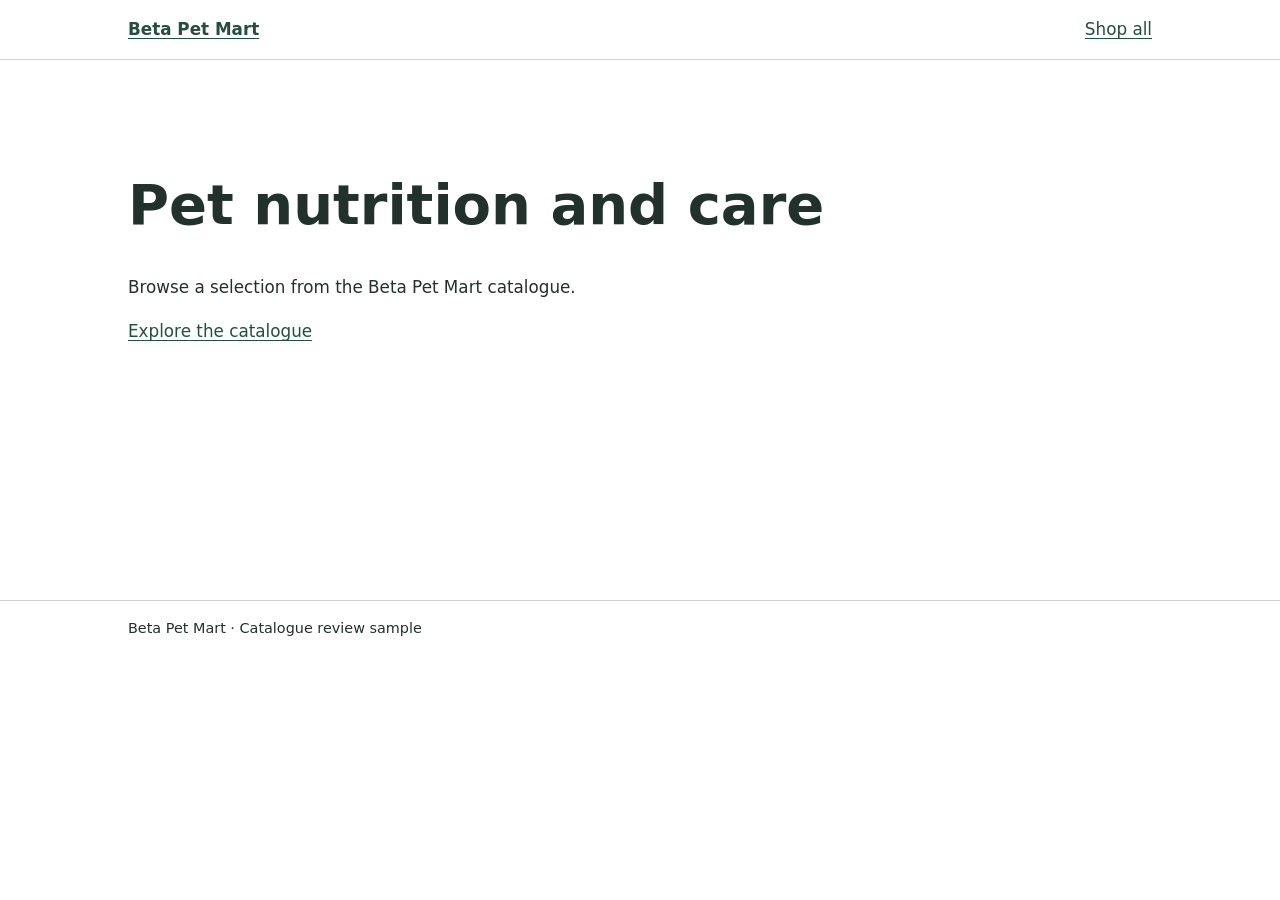
==== index.html @ 9204fa53 "Publish catalogue foundation for review" ====
<!DOCTYPE html>

<html lang="en-US">
<head>
<meta charset="utf-8"/>
<meta content="width=device-width,initial-scale=1" name="viewport"/>
<title>Beta Pet Mart</title>






















<noscript></noscript>
<meta content="noindex,nofollow" name="robots"/><link href="style.css" rel="stylesheet"/></head>
<body class="home blog wp-theme-beta-pet theme-beta-pet woocommerce-no-js">
<a class="skip" href="#main">Skip to content</a>
<header><div class="wrap">
<a class="site-name" href="index.html">Beta Pet Mart</a>
<nav aria-label="Main navigation"><a href="shop/index.html">Shop all</a></nav>
</div></header>
<main class="wrap" id="main">
<h1>Pet nutrition and care</h1>
<p>Browse a selection from the Beta Pet Mart catalogue.</p>
<a href="shop/index.html">Explore the catalogue</a>
</main>
<footer><div class="wrap">Beta Pet Mart · Catalogue review sample</div></footer>







</body></html>
---- style.css ----
/*
Theme Name: Beta Pet Mart
Description: Catalogue review foundation for Beta Pet Mart.
Version: 0.1.0
*/
* { box-sizing: border-box; }
body { margin: 0; color: #22312c; background: #fff; font: 1.05rem/1.6 system-ui, sans-serif; }
.wrap { width: min(92%, 64rem); margin-inline: auto; }
header { border-bottom: 1px solid #cdd4d0; }
header .wrap { display: flex; align-items: center; justify-content: space-between; gap: 1rem; flex-wrap: wrap; padding-block: 1rem; }
a { color: #264d40; text-underline-offset: .2em; }
.site-name { font-weight: 700; }
main { padding-block: clamp(2rem, 6vw, 5rem); min-height: 60vh; }
h1 { font-size: clamp(2rem, 5vw, 3.5rem); line-height: 1.12; max-width: 24ch; }
h2 { line-height: 1.25; }
.grid { display: grid; grid-template-columns: repeat(auto-fit,minmax(min(100%,16rem),1fr)); gap: 1rem; padding: 0; list-style: none; }
.grid li { padding: 1.4rem; border: 1px solid #cdd4d0; }
.grid li a { display: block; font-size: 1.2rem; font-weight: 600; }
footer { padding-block: 1rem; border-top: 1px solid #cdd4d0; font-size: .9rem; }
.skip { position: absolute; left: -100vw; }
.skip:focus { left: 1rem; background: white; }
img { max-width: 100%; height: auto; }
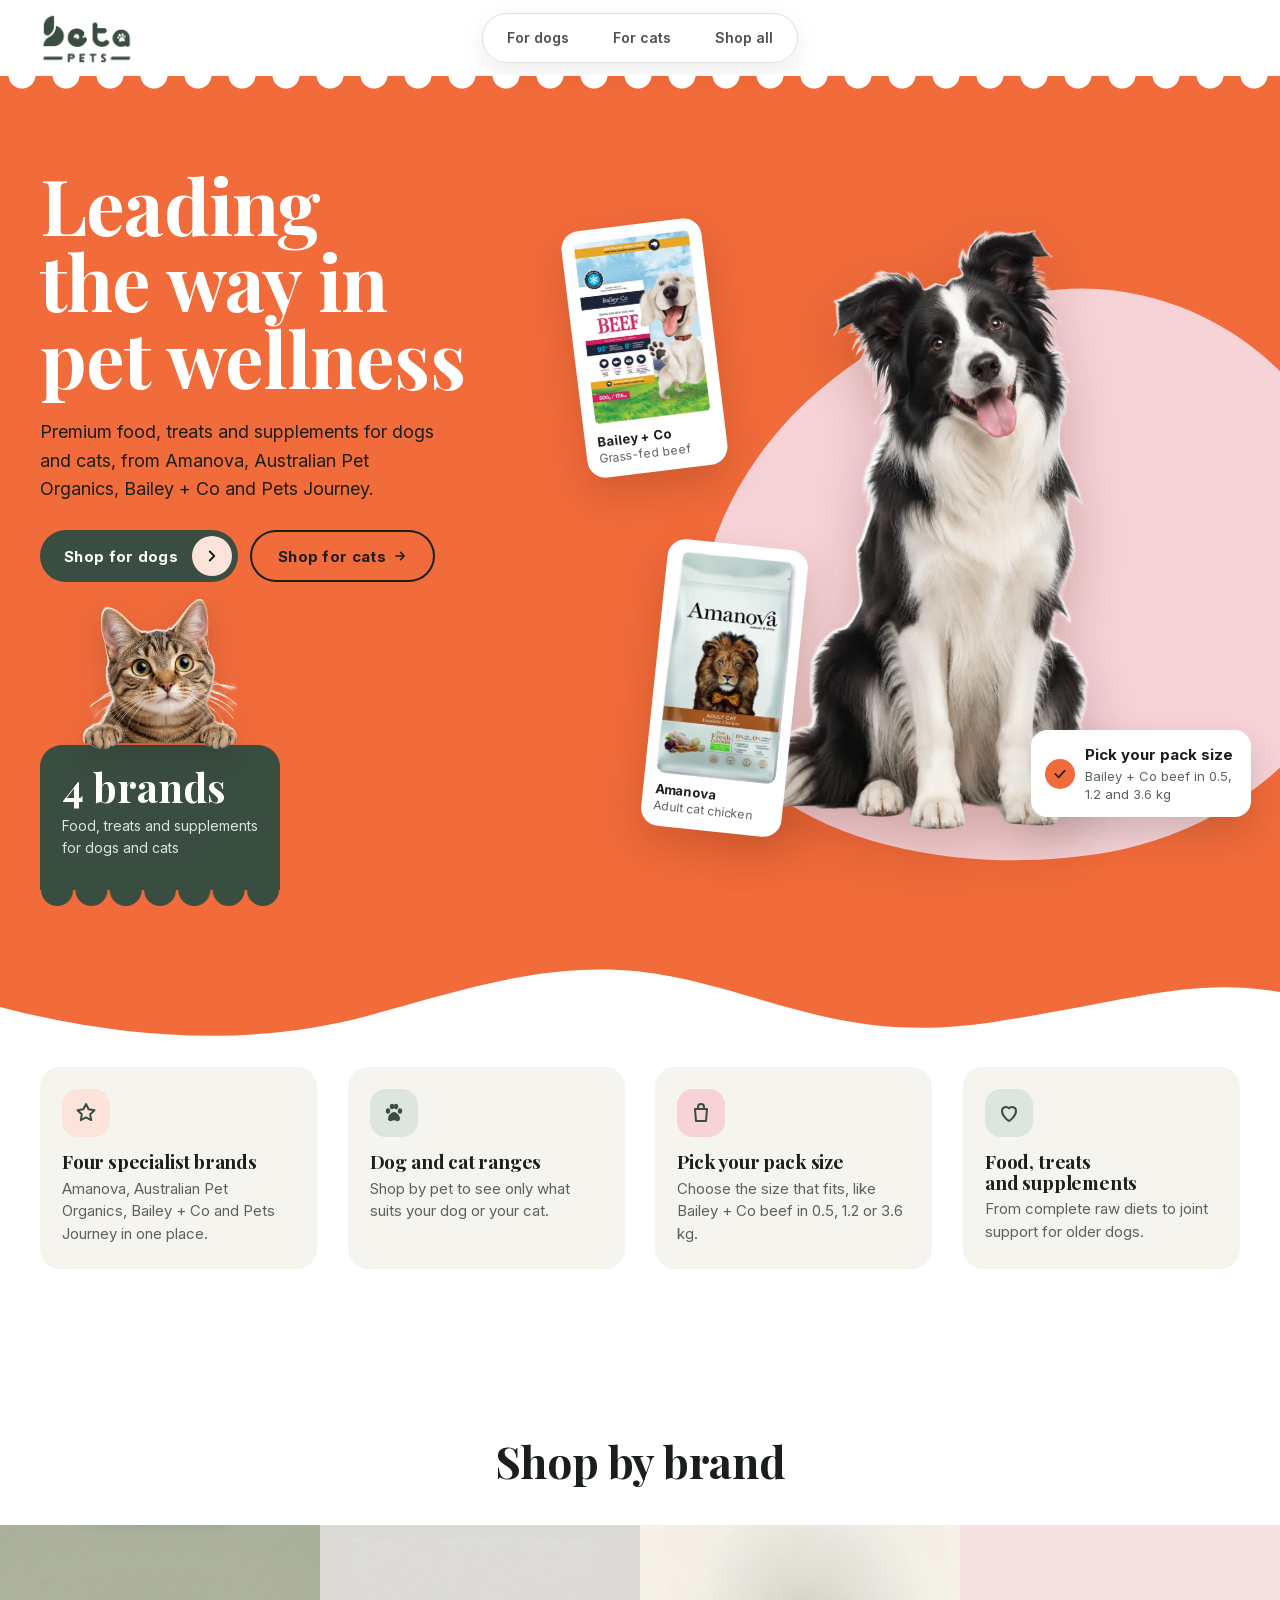
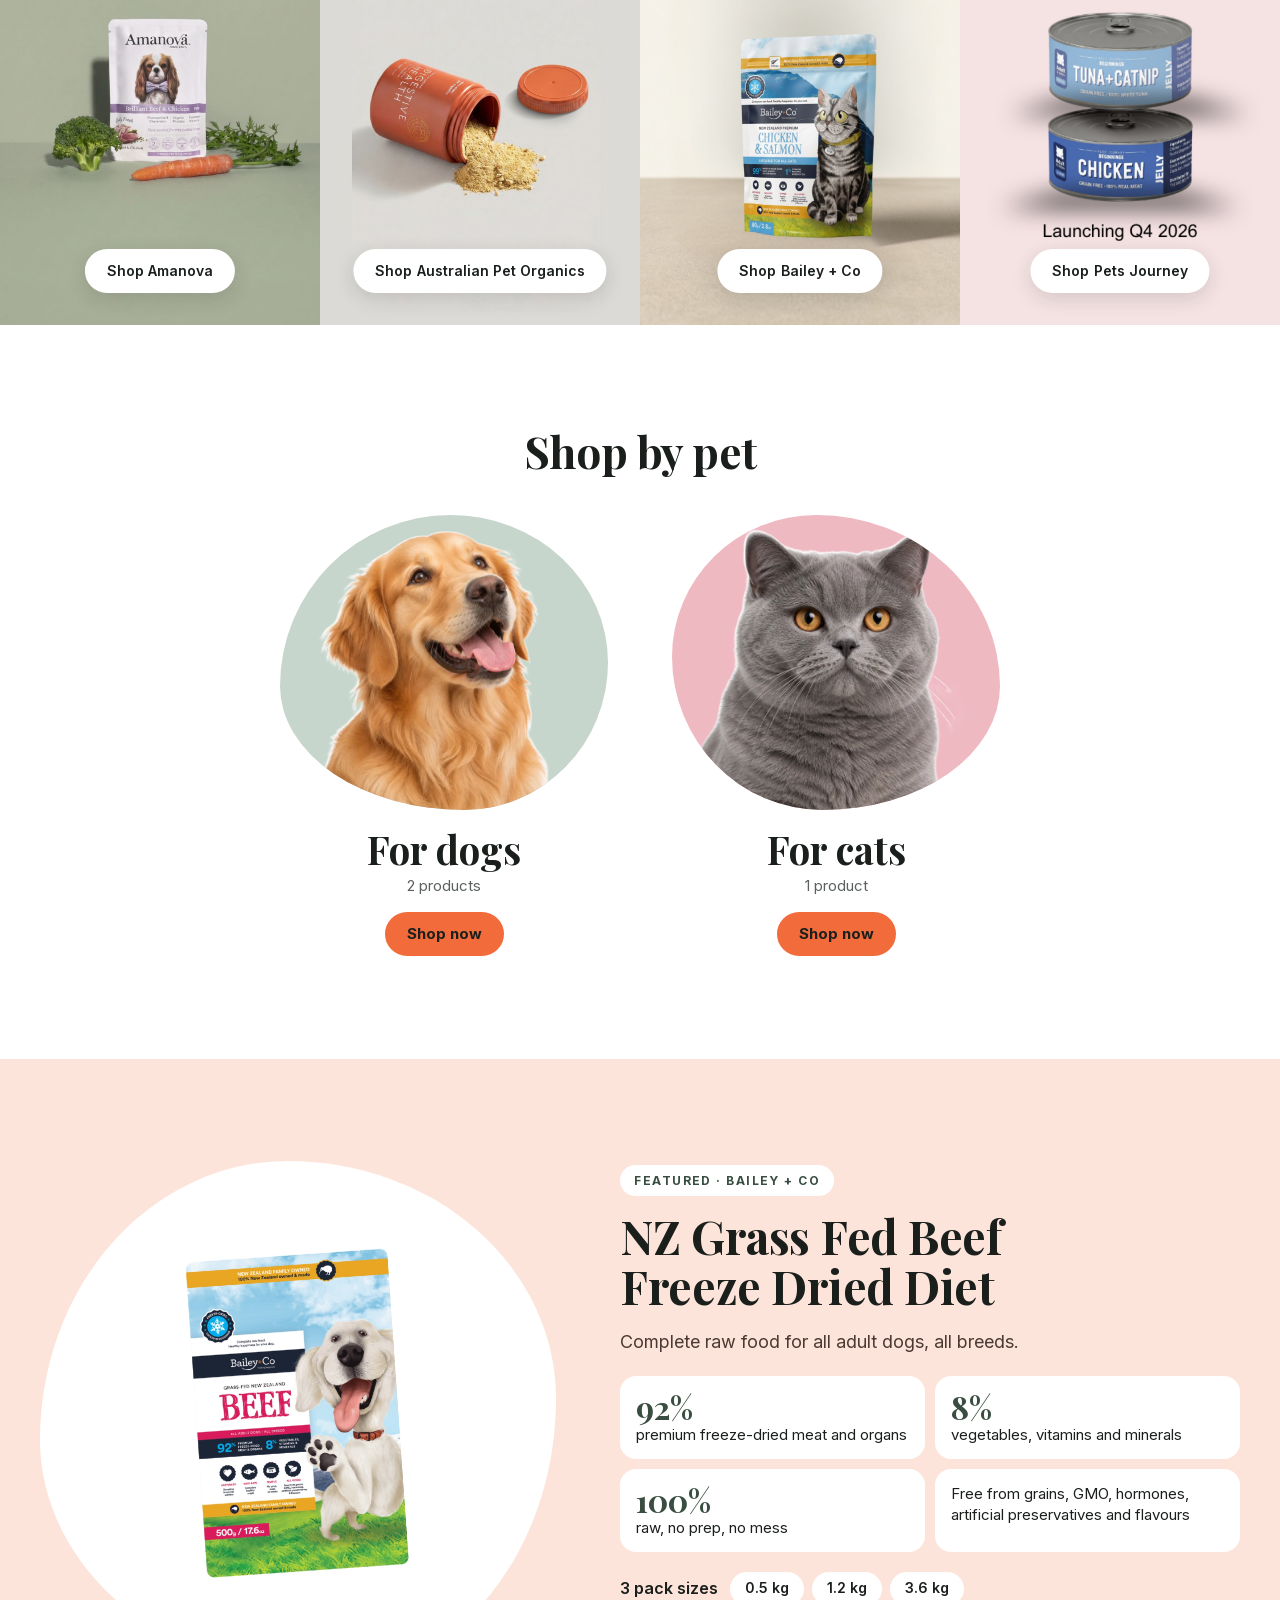
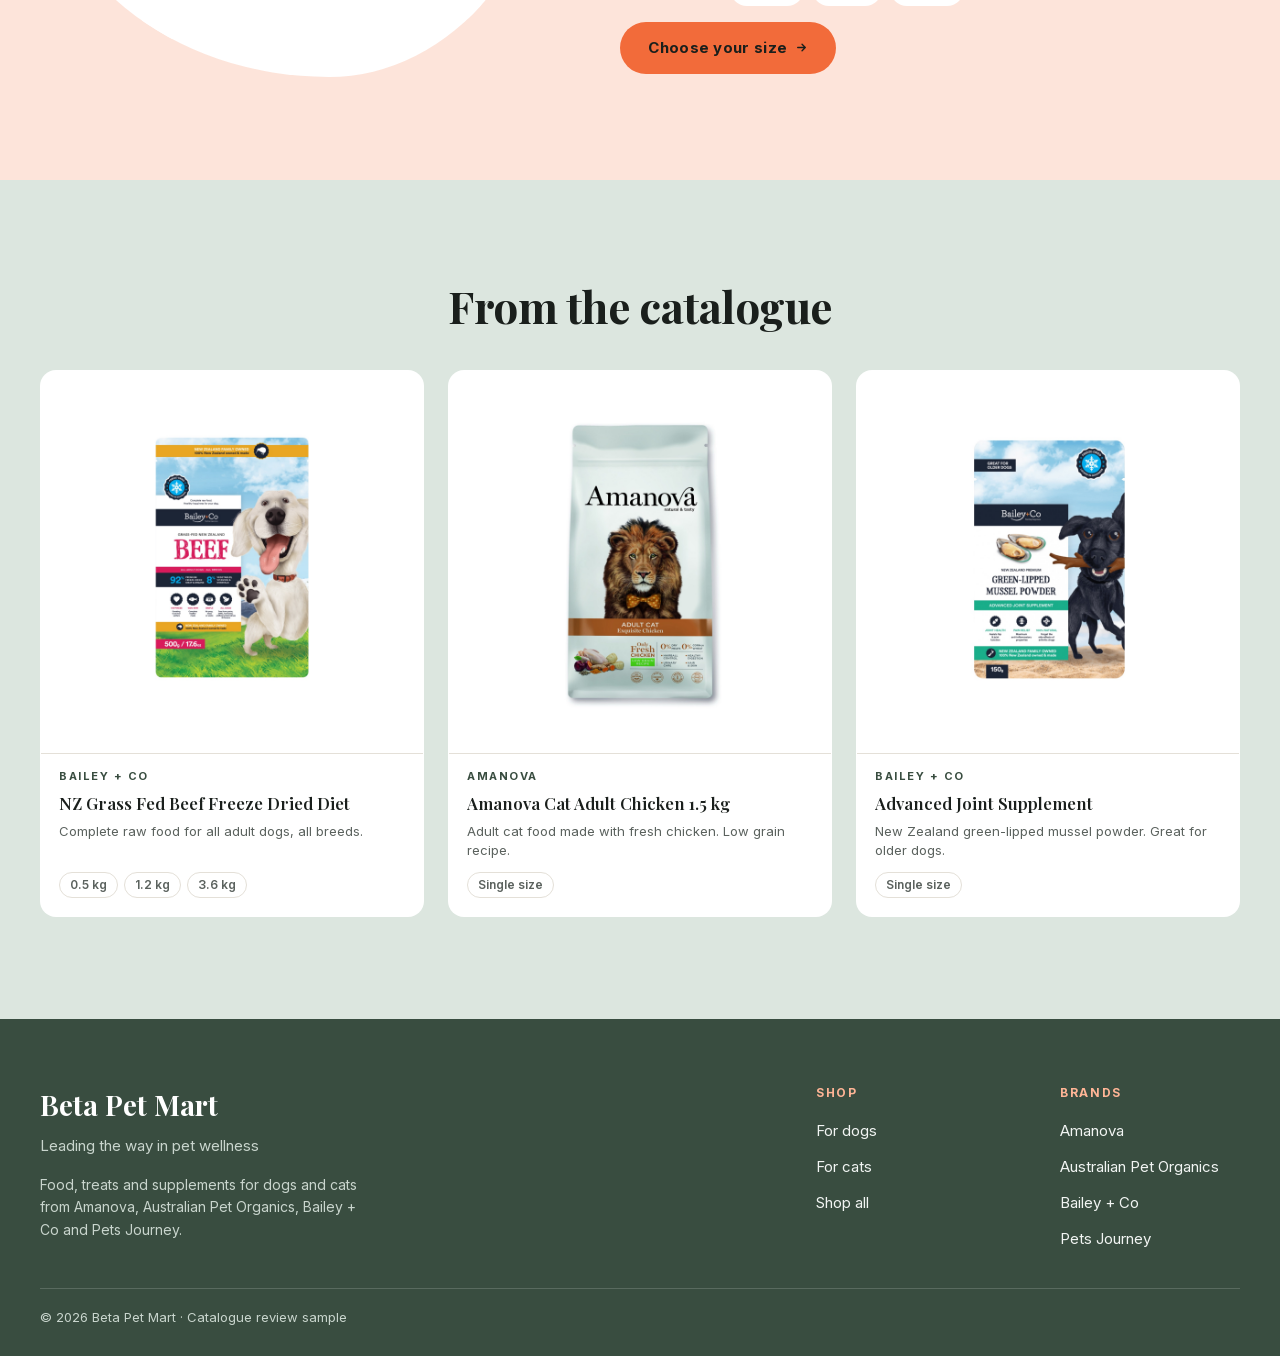
==== commit 3d808482: "Update storefront review: colourful redesign, real pet photos, richer product info Co-Authored-By: C" ====
--- a/index.html
+++ b/index.html
@@ -26,21 +26,108 @@
 
 
 
+<noscript></noscript>
 
-<noscript></noscript>
-<meta content="noindex,nofollow" name="robots"/><link href="style.css" rel="stylesheet"/></head>
-<body class="home blog wp-theme-beta-pet theme-beta-pet woocommerce-no-js">
+
+
+
+
+
+
+
+
+<meta content="noindex,nofollow" name="robots"/><link href="style.css?v=bfdc571e95" rel="stylesheet"/></head>
+<body class="home wp-singular page-template-default page page-id-16 wp-theme-beta-pet theme-beta-pet woocommerce-no-js">
 <a class="skip" href="#main">Skip to content</a>
-<header><div class="wrap">
-<a class="site-name" href="index.html">Beta Pet Mart</a>
-<nav aria-label="Main navigation"><a href="shop/index.html">Shop all</a></nav>
-</div></header>
-<main class="wrap" id="main">
-<h1>Pet nutrition and care</h1>
-<p>Browse a selection from the Beta Pet Mart catalogue.</p>
-<a href="shop/index.html">Explore the catalogue</a>
-</main>
-<footer><div class="wrap">Beta Pet Mart · Catalogue review sample</div></footer>
+<header class="site-header">
+<div class="wrap header-inner">
+<a class="brand-mark" href="index.html" rel="home">
+<img alt="Beta Pet Mart" height="110" src="assets/store/logo.png" width="197"/>
+</a>
+<nav aria-label="Main navigation" class="main-nav">
+<ul class="nav-list"><li><a href="product-category/dog/index.html">For dogs</a></li><li><a href="product-category/cat/index.html">For cats</a></li><li><a href="shop/index.html">Shop all</a></li></ul></nav>
+</div>
+</header>
+<main id="main">
+<div class="page-blocks">
+<section class="wp-block-group bp-hero is-layout-flow wp-block-group-is-layout-flow">
+<div class="wp-block-group bp-hero__text is-layout-flow wp-block-group-is-layout-flow">
+<h1 class="wp-block-heading">Leading the way in pet wellness</h1>
+<p class="bp-lead wp-block-paragraph">Premium food, treats and supplements for dogs and cats, from Amanova, Australian Pet Organics, Bailey + Co and Pets Journey.</p>
+<div class="wp-block-buttons is-layout-flex wp-block-buttons-is-layout-flex">
+<div class="wp-block-button is-style-hero"><a class="wp-block-button__link wp-element-button" href="product-category/dog/index.html">Shop for dogs</a></div>
+<div class="wp-block-button is-style-outline is-style-outline--1"><a class="wp-block-button__link wp-element-button" href="product-category/cat/index.html">Shop for cats</a></div>
+</div>
+<div class="wp-block-group bp-hero__card is-layout-flow wp-block-group-is-layout-flow">
+<figure class="wp-block-image size-full bp-hero__peek"><img alt="" decoding="async" src="assets/store/pet-peek-cat.webp"/></figure>
+<p class="bp-hero__stat wp-block-paragraph">4 brands</p>
+<p class="bp-hero__statnote wp-block-paragraph">Food, treats and supplements for dogs and cats</p>
+</div>
+</div>
+<div class="wp-block-group bp-hero__visual is-layout-flow wp-block-group-is-layout-flow">
+<figure class="wp-block-image size-full bp-hero__media"><img alt="A happy border collie sitting and smiling" decoding="async" src="assets/store/pet-hero-dog.webp"/></figure>
+<figure class="wp-block-image size-full bp-hero__pack bp-hero__pack--beef"><a href="product/nz-grass-fed-beef-freeze-dried-diet/index.html"><img alt="Bailey + Co grass-fed beef freeze-dried dog food pack" decoding="async" src="assets/store/hero-pack-beef.webp"/></a><figcaption class="wp-element-caption"><strong>Bailey + Co</strong> Grass-fed beef</figcaption></figure>
+<figure class="wp-block-image size-full bp-hero__pack bp-hero__pack--cat"><a href="product/amanova-cat-adult-chicken-1-5-kg/index.html"><img alt="Amanova adult cat chicken food pack" decoding="async" src="assets/store/hero-pack-amanova.webp"/></a><figcaption class="wp-element-caption"><strong>Amanova</strong> Adult cat chicken</figcaption></figure>
+<p class="bp-hero__badge wp-block-paragraph"><strong>Pick your pack size</strong> Bailey + Co beef in 0.5, 1.2 and 3.6 kg</p>
+</div>
+</section>
+<section class="wp-block-group bp-facts is-layout-flow wp-block-group-is-layout-flow">
+<div class="wp-block-group bp-fact bp-fact--brands is-layout-flow wp-block-group-is-layout-flow">
+<h3 class="wp-block-heading">Four specialist brands</h3>
+<p class="wp-block-paragraph">Amanova, Australian Pet Organics, Bailey + Co and Pets Journey in one place.</p>
+</div>
+<div class="wp-block-group bp-fact bp-fact--pets is-layout-flow wp-block-group-is-layout-flow">
+<h3 class="wp-block-heading">Dog and cat ranges</h3>
+<p class="wp-block-paragraph">Shop by pet to see only what suits your dog or your cat.</p>
+</div>
+<div class="wp-block-group bp-fact bp-fact--sizes is-layout-flow wp-block-group-is-layout-flow">
+<h3 class="wp-block-heading">Pick your pack size</h3>
+<p class="wp-block-paragraph">Choose the size that fits, like Bailey + Co beef in 0.5, 1.2 or 3.6 kg.</p>
+</div>
+<div class="wp-block-group bp-fact bp-fact--range is-layout-flow wp-block-group-is-layout-flow">
+<h3 class="wp-block-heading">Food, treats and supplements</h3>
+<p class="wp-block-paragraph">From complete raw diets to joint support for older dogs.</p>
+</div>
+</section>
+<section class="wp-block-group bp-brands is-layout-flow wp-block-group-is-layout-flow">
+<h2 class="wp-block-heading bp-section-title">Shop by brand</h2>
+<ul class="brand-wall"><li><a class="brand-panel" href="brand/amanova/index.html"><img alt="" decoding="async" loading="lazy" src="assets/store/brand-amanova.jpg"/><span class="brand-cta"><span class="cta-verb">Shop </span>Amanova</span></a></li><li><a class="brand-panel" href="brand/australian-pet-organics/index.html"><img alt="" decoding="async" loading="lazy" src="assets/store/brand-apo.jpg"/><span class="brand-cta"><span class="cta-verb">Shop </span>Australian Pet Organics</span></a></li><li><a class="brand-panel" href="brand/bailey-co/index.html"><img alt="" decoding="async" loading="lazy" src="assets/store/brand-bailey.jpg"/><span class="brand-cta"><span class="cta-verb">Shop </span>Bailey + Co</span></a></li><li><a class="brand-panel" href="brand/pets-journey/index.html"><img alt="" decoding="async" loading="lazy" src="assets/store/brand-petsjourney.jpg"/><span class="brand-cta"><span class="cta-verb">Shop </span>Pets Journey</span></a></li></ul>
+</section>
+<section class="wp-block-group bp-section is-layout-flow wp-block-group-is-layout-flow">
+<h2 class="wp-block-heading bp-section-title">Shop by pet</h2>
+<ul class="pet-split"><li><a class="pet-tile pet-dog" href="product-category/dog/index.html"><span class="pet-blob"><img alt="" decoding="async" loading="lazy" src="assets/store/pet-dog.webp"/></span><span class="pet-title">For dogs</span><span class="pet-note">2 products</span><span class="pet-cta">Shop now</span></a></li><li><a class="pet-tile pet-cat" href="product-category/cat/index.html"><span class="pet-blob"><img alt="" decoding="async" loading="lazy" src="assets/store/pet-cat.webp"/></span><span class="pet-title">For cats</span><span class="pet-note">1 product</span><span class="pet-cta">Shop now</span></a></li></ul>
+</section>
+<section class="wp-block-group bp-section bp-spotlight is-layout-flow wp-block-group-is-layout-flow"> <div class="spotlight">
+<a aria-hidden="true" class="spotlight-media" href="product/nz-grass-fed-beef-freeze-dried-diet/index.html" tabindex="-1"><img alt="NZ Grass Fed Beef Freeze Dried Diet" decoding="async" loading="lazy" src="assets/store/product-beef.jpg"/></a>
+<div class="spotlight-copy">
+<p class="spotlight-label">Featured · Bailey + Co</p>
+<h2 class="spotlight-title"><a href="product/nz-grass-fed-beef-freeze-dried-diet/index.html">NZ Grass Fed Beef Freeze Dried Diet</a></h2>
+<p class="spotlight-intro">Complete raw food for all adult dogs, all breeds.</p> <ul class="spotlight-points">
+<li><strong>92%</strong> premium freeze-dried meat and organs</li>
+<li><strong>8%</strong> vegetables, vitamins and minerals</li>
+<li><strong>100%</strong> raw, no prep, no mess</li>
+<li>Free from grains, GMO, hormones, artificial preservatives and flavours</li>
+</ul>
+<p class="spotlight-sizes"><span>3 pack sizes</span><span class="pill">0.5 kg</span><span class="pill">1.2 kg</span><span class="pill">3.6 kg</span></p>
+<a class="button-main" href="product/nz-grass-fed-beef-freeze-dried-diet/index.html">Choose your size</a>
+</div>
+</div>
+</section>
+<section class="wp-block-group bp-section bp-band is-layout-flow wp-block-group-is-layout-flow">
+<h2 class="wp-block-heading bp-section-title">From the catalogue</h2>
+<ul class="product-grid"><li class="card"><a class="card-link" href="product/nz-grass-fed-beef-freeze-dried-diet/index.html"><span class="card-media"><img alt="NZ Grass Fed Beef Freeze Dried Diet" decoding="async" loading="lazy" src="assets/store/product-beef.jpg"/></span><span class="card-body"><span class="card-brand">Bailey + Co</span><span class="card-title">NZ Grass Fed Beef Freeze Dried Diet</span><span class="card-blurb">Complete raw food for all adult dogs, all breeds.</span><span class="card-sizes"><span class="pill">0.5 kg</span><span class="pill">1.2 kg</span><span class="pill">3.6 kg</span></span></span></a></li><li class="card"><a class="card-link" href="product/amanova-cat-adult-chicken-1-5-kg/index.html"><span class="card-media"><img alt="Amanova Cat Adult Chicken 1.5 kg" decoding="async" loading="lazy" src="assets/store/product-amanova-cat-chicken.jpg"/></span><span class="card-body"><span class="card-brand">Amanova</span><span class="card-title">Amanova Cat Adult Chicken 1.5 kg</span><span class="card-blurb">Adult cat food made with fresh chicken. Low grain recipe.</span><span class="card-sizes"><span class="pill">Single size</span></span></span></a></li><li class="card"><a class="card-link" href="product/advanced-joint-supplement/index.html"><span class="card-media"><img alt="Advanced Joint Supplement" decoding="async" loading="lazy" src="assets/store/product-joint.jpg"/></span><span class="card-body"><span class="card-brand">Bailey + Co</span><span class="card-title">Advanced Joint Supplement</span><span class="card-blurb">New Zealand green-lipped mussel powder. Great for older dogs.</span><span class="card-sizes"><span class="pill">Single size</span></span></span></a></li></ul>
+</section>
+</div></main>
+<footer class="site-footer">
+<div class="wrap footer-grid">
+<div class="footer-col footer-about">
+<p class="footer-brand">Beta Pet Mart</p>
+<p class="footer-tagline">Leading the way in pet wellness</p>
+<p class="footer-blurb">Food, treats and supplements for dogs and cats from Amanova, Australian Pet Organics, Bailey + Co and Pets Journey.</p>
+</div>
+<nav aria-label="Shop" class="footer-col"><p class="footer-title">Shop</p><ul class="footer-list"><li><a href="product-category/dog/index.html">For dogs</a></li><li><a href="product-category/cat/index.html">For cats</a></li><li><a href="shop/index.html">Shop all</a></li></ul></nav><nav aria-label="Brands" class="footer-col"><p class="footer-title">Brands</p><ul class="footer-list"><li><a href="brand/amanova/index.html">Amanova</a></li><li><a href="brand/australian-pet-organics/index.html">Australian Pet Organics</a></li><li><a href="brand/bailey-co/index.html">Bailey + Co</a></li><li><a href="brand/pets-journey/index.html">Pets Journey</a></li></ul></nav></div>
+<div class="wrap footer-base">© 2026 Beta Pet Mart · Catalogue review sample</div>
+</footer>
 
 
 
--- a/style.css
+++ b/style.css
@@ -1,22 +1,396 @@
 /*
 Theme Name: Beta Pet Mart
-Description: Catalogue review foundation for Beta Pet Mart.
-Version: 0.1.0
+Description: Catalogue review theme for Beta Pets: photo-led, serif headings, logo green, tangerine actions.
+Version: 0.4.1
+Text Domain: beta-pet
 */
+
+/* ---------- Fonts (self-hosted; OFL) ---------- */
+@font-face { font-family: "Playfair Display"; src: url("assets/fonts/playfair-display.woff2") format("woff2"); font-weight: 500 800; font-style: normal; font-display: swap; }
+@font-face { font-family: "Inter"; src: url("assets/fonts/inter.woff2") format("woff2"); font-weight: 400 700; font-style: normal; font-display: swap; }
+
+/* ---------- Tokens (mirrored in theme.json for the editor) ---------- */
+:root {
+  --white: #FFFFFF;
+  --stone: #F6F4EF;
+  --line: #E4E0D8;
+  --ink: #1A1F1C;
+  --muted: #5B625E;
+  --green: #394D40;
+  --green-dark: #2B3B31;
+  --green-tint: #E8EDE9;
+  --tangerine: #F26B3A;
+  --tangerine-dark: #E8622F;
+  --tangerine-tint: #FDE4DA;
+  --blush: #F7D3D8;
+  --blush-deep: #EFB9C2;
+  --sage: #DCE6DF;
+  --sage-deep: #C7D6CC;
+  --serif: "Playfair Display", Georgia, "Times New Roman", serif;
+  --sans: "Inter", system-ui, -apple-system, "Segoe UI", sans-serif;
+  --gutter: clamp(16px, 4vw, 40px);
+  --max: 1280px;
+  --ease: cubic-bezier(.16, 1, .3, 1);
+}
+
+/* ---------- Base ---------- */
 * { box-sizing: border-box; }
-body { margin: 0; color: #22312c; background: #fff; font: 1.05rem/1.6 system-ui, sans-serif; }
-.wrap { width: min(92%, 64rem); margin-inline: auto; }
-header { border-bottom: 1px solid #cdd4d0; }
-header .wrap { display: flex; align-items: center; justify-content: space-between; gap: 1rem; flex-wrap: wrap; padding-block: 1rem; }
-a { color: #264d40; text-underline-offset: .2em; }
-.site-name { font-weight: 700; }
-main { padding-block: clamp(2rem, 6vw, 5rem); min-height: 60vh; }
-h1 { font-size: clamp(2rem, 5vw, 3.5rem); line-height: 1.12; max-width: 24ch; }
-h2 { line-height: 1.25; }
-.grid { display: grid; grid-template-columns: repeat(auto-fit,minmax(min(100%,16rem),1fr)); gap: 1rem; padding: 0; list-style: none; }
-.grid li { padding: 1.4rem; border: 1px solid #cdd4d0; }
-.grid li a { display: block; font-size: 1.2rem; font-weight: 600; }
-footer { padding-block: 1rem; border-top: 1px solid #cdd4d0; font-size: .9rem; }
-.skip { position: absolute; left: -100vw; }
-.skip:focus { left: 1rem; background: white; }
-img { max-width: 100%; height: auto; }
+html { -webkit-text-size-adjust: 100%; }
+body { margin: 0; background: var(--white); color: var(--ink); font: 400 1rem/1.6 var(--sans); -webkit-font-smoothing: antialiased; text-rendering: optimizeLegibility; }
+img { max-width: 100%; height: auto; display: block; }
+a { color: var(--green); text-decoration-thickness: 1px; text-underline-offset: .22em; }
+a:hover { color: var(--green-dark); }
+::selection { background: var(--green); color: var(--white); }
+:focus-visible { outline: 2px solid var(--green); outline-offset: 3px; border-radius: 4px; }
+h1, h2, h3 { margin: 0; font-family: var(--serif); font-weight: 700; line-height: 1.08; letter-spacing: -0.01em; text-wrap: balance; }
+h1 { font-size: clamp(2.5rem, 5.6vw, 4.75rem); }
+h2 { font-size: clamp(1.875rem, 3.6vw, 2.75rem); }
+h3 { font-size: 1.25rem; }
+p { margin: 0; }
+.wrap { width: min(100% - 2 * var(--gutter), var(--max)); margin-inline: auto; }
+.page-pad { padding-block: clamp(28px, 5vw, 56px) clamp(56px, 9vw, 104px); }
+.skip { position: absolute; left: -100vw; top: 8px; z-index: 10; padding: 10px 16px; background: var(--white); }
+.skip:focus { left: 16px; }
+main { display: block; min-height: 50vh; }
+.screen-reader-text { position: absolute; width: 1px; height: 1px; overflow: hidden; clip: rect(0 0 0 0); white-space: nowrap; }
+
+/* ---------- Promo bar (Customizer, dated) ---------- */
+.promo-bar { background: var(--tangerine); color: var(--ink); text-align: center; font-size: .75rem; font-weight: 600; letter-spacing: .14em; text-transform: uppercase; padding: 11px var(--gutter); }
+.promo-bar a { color: var(--ink); text-decoration: none; }
+
+/* ---------- Header: logo, floating pill nav with a lit active tab, tools ---------- */
+.site-header { position: sticky; top: 0; z-index: 30; background: var(--white); }
+/* scalloped lower edge, like the reference: white half-circles hanging over whatever follows */
+.site-header::after { content: ""; position: absolute; left: 0; right: 0; top: calc(100% - 1px); height: 14px; background: radial-gradient(circle at 50% 0, var(--white) 13px, transparent 14px) 0 0 / 44px 14px repeat-x; pointer-events: none; }
+.header-inner { display: grid; grid-template-columns: 1fr auto 1fr; align-items: center; gap: 16px; padding-block: 12px; }
+.brand-mark { display: block; justify-self: start; }
+.brand-mark img { height: clamp(40px, 4.4vw, 52px); width: auto; }
+.main-nav { justify-self: center; }
+.nav-list { display: flex; align-items: center; gap: 4px; margin: 0; padding: 4px; list-style: none; border-radius: 999px; background: var(--white); border: 1px solid var(--line); box-shadow: 0 8px 24px rgba(26, 31, 28, .08); }
+.nav-list a { position: relative; display: inline-flex; align-items: center; min-height: 40px; padding: 0 20px; border-radius: 999px; color: rgba(26, 31, 28, .78); font-size: .875rem; font-weight: 600; text-decoration: none; white-space: nowrap; transition: color .2s var(--ease), background-color .2s var(--ease); }
+.nav-list a:hover { color: var(--green); background: var(--stone); }
+.nav-list a[aria-current="page"], .nav-list .current-menu-item > a { color: var(--green); background: var(--tangerine-tint); }
+/* the "tube light": a short tangerine bar above the active tab with a soft glow below it */
+.nav-list a[aria-current="page"]::before, .nav-list .current-menu-item > a::before { content: ""; position: absolute; top: -5px; left: 50%; width: 32px; height: 4px; margin-left: -16px; border-radius: 4px 4px 0 0; background: var(--tangerine); }
+.nav-list a[aria-current="page"]::after, .nav-list .current-menu-item > a::after { content: ""; position: absolute; top: -6px; left: 50%; width: 52px; height: 22px; margin-left: -26px; border-radius: 999px; background: rgba(242, 107, 58, .28); filter: blur(8px); pointer-events: none; }
+.nav-list a:focus-visible { outline: 2px solid var(--green); outline-offset: 2px; }
+
+/* ---------- Buttons ---------- */
+.wp-block-buttons { display: flex; flex-wrap: wrap; gap: 12px; }
+.wp-block-button__link, .button-main, .wp-block-buttons .wp-block-button__link {
+  display: inline-flex; align-items: center; justify-content: center; gap: .5em; min-height: 52px; padding: 0 28px;
+  border-radius: 999px; border: 0; background: var(--tangerine); color: var(--ink);
+  font: 700 .9375rem/1 var(--sans); letter-spacing: .02em; text-decoration: none; cursor: pointer;
+  transition: background-color .25s var(--ease), transform .25s var(--ease);
+}
+.wp-block-button__link:hover, .button-main:hover { background: var(--tangerine-dark); color: var(--ink); transform: translateY(-1px); }
+.wp-block-button__link::after, .button-main::after { content: ""; width: .9em; height: .9em; background: currentColor; -webkit-mask: url("data:image/svg+xml,%3Csvg xmlns='http://www.w3.org/2000/svg' viewBox='0 0 24 24' fill='none' stroke='black' stroke-width='2.5' stroke-linecap='round' stroke-linejoin='round'%3E%3Cpath d='M5 12h14M13 6l6 6-6 6'/%3E%3C/svg%3E") center / contain no-repeat; mask: url("data:image/svg+xml,%3Csvg xmlns='http://www.w3.org/2000/svg' viewBox='0 0 24 24' fill='none' stroke='black' stroke-width='2.5' stroke-linecap='round' stroke-linejoin='round'%3E%3Cpath d='M5 12h14M13 6l6 6-6 6'/%3E%3C/svg%3E") center / contain no-repeat; }
+.wp-block-button + .wp-block-button .wp-block-button__link, .is-style-outline .wp-block-button__link { background: transparent; color: var(--ink); box-shadow: inset 0 0 0 2px var(--ink); }
+.wp-block-button + .wp-block-button .wp-block-button__link:hover, .is-style-outline .wp-block-button__link:hover { background: var(--ink); color: var(--white); }
+
+/* ---------- Home: hero ---------- */
+.page-blocks > .bp-section, .page-blocks > .bp-brands > .bp-section-title { padding-inline: max(var(--gutter), calc((100% - var(--max)) / 2)); }
+.bp-hero { position: relative; display: grid; grid-template-columns: minmax(0, 1fr) minmax(0, 1fr); align-items: center; gap: clamp(24px, 4vw, 56px); padding: clamp(56px, 7vw, 96px) max(var(--gutter), calc((100% - var(--max)) / 2)) clamp(110px, 12vw, 170px); background: var(--tangerine); overflow: hidden; }
+/* wavy white edge where the hero meets the page */
+.bp-hero::after { content: ""; position: absolute; left: 0; right: 0; bottom: -1px; height: clamp(48px, 7vw, 96px); background: url("data:image/svg+xml,%3Csvg xmlns='http://www.w3.org/2000/svg' viewBox='0 0 1440 120' preserveAspectRatio='none'%3E%3Cpath fill='%23ffffff' d='M0 70 C 160 120 300 120 420 80 S 640 0 760 30 S 960 120 1120 90 S 1340 30 1440 50 V120 H0 Z'/%3E%3C/svg%3E") center bottom / 100% 100% no-repeat; pointer-events: none; }
+.bp-hero__text { position: relative; z-index: 1; display: flex; flex-direction: column; align-items: flex-start; gap: 22px; }
+.bp-hero__text h1 { max-width: 11ch; color: var(--white); font-size: clamp(2.75rem, 6vw, 5.25rem); line-height: 1; }
+.bp-lead { font-size: clamp(1.0625rem, 1.4vw, 1.25rem); color: var(--ink); max-width: 36ch; }
+.bp-hero .wp-block-buttons { margin-top: 4px; }
+/* main hero button: logo green pill with a tangerine arrow disc */
+.bp-hero .is-style-hero .wp-block-button__link { gap: 14px; padding: 6px 6px 6px 24px; background: var(--green); color: var(--white); }
+.bp-hero .is-style-hero .wp-block-button__link::after { width: 40px; height: 40px; border-radius: 999px; background: var(--tangerine-tint) url("data:image/svg+xml,%3Csvg xmlns='http://www.w3.org/2000/svg' viewBox='0 0 24 24' fill='none' stroke='%231A1F1C' stroke-width='2.5' stroke-linecap='round' stroke-linejoin='round'%3E%3Cpath d='M9 6l6 6-6 6'/%3E%3C/svg%3E") center / 18px no-repeat; -webkit-mask: none; mask: none; transition: transform .3s var(--ease); }
+.bp-hero .is-style-hero .wp-block-button__link:hover { background: var(--green-dark); color: var(--white); }
+.bp-hero .is-style-hero .wp-block-button__link:hover::after { transform: translateX(3px); }
+.bp-hero .is-style-outline .wp-block-button__link { box-shadow: inset 0 0 0 2px var(--ink); }
+.bp-hero .is-style-outline .wp-block-button__link:hover { background: var(--ink); color: var(--white); }
+/* green stat card with a cat peeking over the top and a scalloped bottom edge */
+.bp-hero__card { position: relative; margin-top: clamp(130px, 11vw, 150px); width: 240px; padding: 22px 22px 30px; border-radius: 22px 22px 0 0; background: var(--green); color: var(--white); }
+.bp-hero__card::after { content: ""; position: absolute; left: 0; right: 0; top: 100%; height: 16px; background: radial-gradient(circle at 50% 0, var(--green) 15.5px, transparent 16.5px) 0 0 / 34.3px 16px repeat-x; }
+.bp-hero .bp-hero__peek { position: absolute; left: 50%; bottom: calc(100% - 26px); width: 190px; margin: 0 0 0 -95px; pointer-events: none; }
+.bp-hero .bp-hero__peek img { display: block; width: 100%; height: auto; filter: drop-shadow(0 10px 14px rgba(26, 31, 28, .18)); }
+.bp-hero__card > p { position: relative; }
+.bp-hero__stat { font-family: var(--serif); font-size: 2.5rem; font-weight: 700; line-height: 1; }
+.bp-hero__statnote { margin-top: 8px; font-size: .875rem; color: #DCE5DF; }
+/* cut-out dog standing on a blush blob that bleeds off the right edge */
+.bp-hero__visual { position: relative; z-index: 1; align-self: stretch; min-height: clamp(400px, 44vw, 600px); }
+.bp-hero__visual::before { content: ""; position: absolute; left: 4%; right: -22%; top: 18%; bottom: 4%; border-radius: 58% 42% 46% 54% / 60% 52% 48% 40%; background: var(--blush); transform: rotate(-8deg); }
+.bp-hero .bp-hero__media { position: absolute; left: 10%; right: 4%; top: 0; bottom: -4%; margin: 0; }
+.bp-hero .bp-hero__media img { position: absolute; inset: 0; width: 100%; height: 100%; max-width: none; object-fit: contain; object-position: 50% 45%; filter: drop-shadow(0 24px 30px rgba(90, 30, 10, .25)); }
+.bp-hero__badge { position: absolute; right: -2%; top: auto; bottom: 10%; display: flex; flex-direction: column; gap: 2px; max-width: 220px; padding: 14px 18px 14px 54px; border-radius: 16px; background: var(--white); color: var(--muted); font-size: .8125rem; line-height: 1.4; box-shadow: 0 16px 36px rgba(26, 31, 28, .18); }
+.bp-hero__badge::before { content: ""; position: absolute; left: 14px; top: 50%; width: 30px; height: 30px; margin-top: -15px; border-radius: 999px; background: var(--tangerine) url("data:image/svg+xml,%3Csvg xmlns='http://www.w3.org/2000/svg' viewBox='0 0 24 24' fill='none' stroke='%231A1F1C' stroke-width='2.5' stroke-linecap='round' stroke-linejoin='round'%3E%3Cpath d='M5 12l5 5 9-10'/%3E%3C/svg%3E") center / 16px no-repeat; }
+.bp-hero__badge strong { color: var(--ink); font-size: .9375rem; }
+.bp-hero .bp-hero__pack { position: absolute; z-index: 2; width: clamp(120px, 11vw, 158px); margin: 0; padding: 10px 10px 12px; border-radius: 18px; background: var(--white); box-shadow: 0 18px 40px rgba(90, 30, 10, .22); transition: transform .35s var(--ease); }
+.bp-hero .bp-hero__pack a { display: block; border-radius: 10px; }
+.bp-hero .bp-hero__pack img { display: block; width: 100%; height: auto; border-radius: 10px; }
+.bp-hero .bp-hero__pack figcaption { display: flex; flex-direction: column; margin: 8px 2px 0; color: var(--muted); font-size: .75rem; line-height: 1.3; text-align: left; }
+.bp-hero .bp-hero__pack figcaption strong { color: var(--ink); font-size: .8125rem; }
+.bp-hero .bp-hero__pack--beef { left: -16%; top: 8%; transform: rotate(-7deg); }
+.bp-hero .bp-hero__pack--cat { left: -2%; bottom: 8%; transform: rotate(6deg); }
+.bp-hero .bp-hero__pack:hover { transform: rotate(0) translateY(-6px); }
+@media (max-width: 860px) {
+  .bp-hero { grid-template-columns: 1fr; padding-top: 40px; }
+  .bp-hero__visual { order: -1; min-height: 0; aspect-ratio: 1 / 1; margin-inline: 2%; }
+  .bp-hero__badge { right: -2%; bottom: 2%; max-width: 170px; padding: 10px 12px 10px 48px; font-size: .75rem; }
+  .bp-hero__badge strong { font-size: .8125rem; }
+  .bp-hero__card { margin-top: 160px; }
+  .bp-hero .bp-hero__pack { width: 92px; padding: 6px 6px 8px; border-radius: 12px; }
+  .bp-hero .bp-hero__pack figcaption { display: none; }
+  .bp-hero .bp-hero__pack--beef { left: -2%; top: 0; }
+  .bp-hero .bp-hero__pack--cat { left: 0; bottom: 2%; }
+}
+@media (max-width: 420px) { .bp-hero__badge { max-width: 190px; padding-left: 50px; } }
+
+/* ---------- Home: brand wall ---------- */
+.bp-brands { padding-block: clamp(56px, 8vw, 96px) 0; }
+.bp-section-title { text-align: center; margin-bottom: clamp(24px, 3.5vw, 40px); }
+.brand-wall { display: grid; grid-template-columns: repeat(4, minmax(0, 1fr)); margin: 0; padding: 0; list-style: none; }
+.brand-panel { position: relative; display: block; aspect-ratio: 4 / 5; overflow: hidden; background: var(--stone); color: var(--ink); text-decoration: none; }
+.brand-panel img { width: 100%; height: 100%; object-fit: cover; transition: transform .9s var(--ease); }
+.brand-panel:hover img { transform: scale(1.04); }
+.brand-cta { position: absolute; left: 50%; bottom: clamp(16px, 3vw, 32px); transform: translateX(-50%); display: inline-flex; align-items: center; min-height: 44px; padding: 0 22px; border-radius: 999px; background: var(--white); color: var(--ink); font-weight: 600; font-size: .875rem; white-space: nowrap; box-shadow: 0 6px 20px rgba(26, 31, 28, .14); transition: background-color .25s var(--ease), color .25s var(--ease); }
+.brand-panel:hover .brand-cta, .brand-panel:focus-visible .brand-cta { background: var(--tangerine); }
+.cta-verb { margin-right: .3em; }
+@media (max-width: 860px) { .brand-wall { grid-template-columns: repeat(2, minmax(0, 1fr)); } .brand-cta { font-size: .8125rem; padding: 0 14px; max-width: calc(100% - 16px); white-space: normal; text-align: center; line-height: 1.2; } .cta-verb { position: absolute; width: 1px; height: 1px; overflow: hidden; clip: rect(0 0 0 0); } }
+
+/* ---------- Home: sections ---------- */
+.bp-section { padding-block: clamp(56px, 8vw, 104px); }
+.bp-band { background: var(--sage); }
+
+.pet-split { display: grid; grid-template-columns: repeat(2, minmax(0, 1fr)); gap: clamp(24px, 5vw, 64px); max-width: 720px; margin: 0 auto; padding: 0; list-style: none; }
+.pet-tile { display: flex; flex-direction: column; align-items: center; gap: 6px; color: var(--ink); text-decoration: none; text-align: center; }
+.pet-blob { position: relative; display: block; width: 100%; aspect-ratio: 1 / .9; margin-bottom: 14px; border-radius: 52% 48% 44% 56% / 58% 50% 50% 42%; overflow: hidden; transition: border-radius .8s var(--ease), transform .5s var(--ease); }
+.pet-dog .pet-blob { background: var(--sage-deep); }
+.pet-cat .pet-blob { background: var(--blush-deep); border-radius: 44% 56% 54% 46% / 48% 58% 42% 52%; }
+.pet-blob img { position: absolute; left: 50%; bottom: 0; width: 86%; height: auto; max-width: none; transform: translateX(-50%); transition: transform .6s var(--ease); }
+.pet-tile:hover .pet-blob { border-radius: 46% 54% 56% 44% / 50% 42% 58% 50%; transform: translateY(-4px); }
+.pet-tile:hover .pet-blob img { transform: translateX(-50%) scale(1.04); transform-origin: 50% 100%; }
+.pet-title { font-family: var(--serif); font-weight: 700; font-size: clamp(1.75rem, 3vw, 2.5rem); line-height: 1; }
+.pet-note { color: var(--muted); font-size: .9375rem; }
+.pet-cta { margin-top: 8px; display: inline-flex; align-items: center; min-height: 44px; padding: 0 22px; border-radius: 999px; background: var(--tangerine); font-weight: 700; font-size: .9375rem; transition: background-color .2s var(--ease); }
+.pet-tile:hover .pet-cta { background: var(--tangerine-dark); }
+.pet-tile:focus-visible { outline: none; }
+.pet-tile:focus-visible .pet-blob { outline: 3px solid var(--green); outline-offset: 6px; }
+@media (max-width: 560px) { .pet-split { gap: 16px; } .pet-cta { padding: 0 16px; } }
+
+.bp-help { display: grid; grid-template-columns: repeat(auto-fit, minmax(min(100%, 240px), 1fr)); gap: 16px; }
+.bp-help__card { padding: 24px; border-radius: 16px; background: var(--white); border: 1px solid var(--line); }
+.bp-help__card h3 { margin-bottom: 6px; }
+.bp-help__card p { color: var(--muted); }
+
+/* ---------- Product cards ---------- */
+.product-grid { display: grid; grid-template-columns: repeat(3, minmax(0, 1fr)); gap: clamp(12px, 2vw, 24px); margin: 0; padding: 0; list-style: none; }
+@media (max-width: 860px) { .product-grid { grid-template-columns: repeat(2, minmax(0, 1fr)); } }
+@media (max-width: 720px) { .product-grid { grid-template-columns: repeat(2, minmax(0, 1fr)); } }
+.card-link { display: flex; flex-direction: column; height: 100%; border-radius: 16px; background: var(--white); border: 1px solid var(--line); color: var(--ink); text-decoration: none; overflow: hidden; transition: border-color .25s var(--ease), box-shadow .35s var(--ease); }
+.card-link:hover { color: var(--ink); border-color: #CFCAC0; box-shadow: 0 14px 34px rgba(26, 31, 28, .08); }
+.card-media { position: relative; display: flex; align-items: center; justify-content: center; aspect-ratio: 1 / 1; background: var(--white); }
+.card-media img { position: absolute; inset: 8%; width: 84%; height: 84%; object-fit: contain; transition: transform .6s var(--ease); }
+.card-link:hover .card-media img { transform: scale(1.03); }
+.no-photo { font-size: .8125rem; color: var(--muted); }
+.card-body { display: flex; flex-direction: column; gap: 8px; padding: 14px clamp(12px, 1.6vw, 18px) 18px; border-top: 1px solid var(--line); flex: 1; }
+.card-brand { font-size: .6875rem; font-weight: 700; letter-spacing: .14em; text-transform: uppercase; color: var(--green); }
+.card-title { font-family: var(--serif); font-weight: 600; font-size: clamp(1rem, 1.3vw, 1.125rem); line-height: 1.25; display: -webkit-box; -webkit-line-clamp: 2; -webkit-box-orient: vertical; overflow: hidden; }
+.card-sizes { display: flex; flex-wrap: wrap; gap: 6px; margin-top: auto; padding-top: 4px; }
+.pill { display: inline-flex; align-items: center; min-height: 26px; padding: 0 10px; border-radius: 999px; border: 1px solid var(--line); font-size: .75rem; font-weight: 600; color: var(--muted); background: var(--white); }
+.price { font-weight: 700; }
+
+/* ---------- Catalogue ---------- */
+.breadcrumb { font-size: .8125rem; color: var(--muted); margin-bottom: 14px; display: flex; flex-wrap: wrap; gap: 6px; letter-spacing: .02em; }
+.breadcrumb a { color: var(--muted); }
+.page-pad > h1, .page-head h1 { margin-bottom: 12px; font-size: clamp(2.25rem, 5vw, 3.75rem); }
+.page-pad > .lead { color: var(--muted); max-width: 60ch; }
+.page-head { background: var(--sage); padding-block: clamp(24px, 4vw, 44px) clamp(32px, 5vw, 56px); }
+.page-head--pet { background: var(--tangerine-tint); }
+.page-head--search { background: var(--blush); }
+.page-head h1 { margin-bottom: 0; }
+.page-head .lead { margin-top: 12px; color: #3E4A43; max-width: 60ch; }
+.page-head .breadcrumb, .page-head .breadcrumb a { color: #3E4A43; }
+.page-pad--after-head { padding-top: clamp(20px, 3vw, 32px); }
+.filters { display: flex; flex-direction: column; gap: 12px; margin-block: 0 32px; padding-block: 0 18px; border-bottom: 1px solid var(--line); }
+.filter-row { display: flex; flex-wrap: wrap; align-items: center; gap: 8px 12px; }
+.filter-label { width: 56px; font-size: .75rem; font-weight: 700; letter-spacing: .14em; text-transform: uppercase; color: var(--muted); }
+.chips { display: flex; flex-wrap: wrap; gap: 8px; margin: 0; padding: 0; list-style: none; }
+.chip { display: inline-flex; align-items: center; min-height: 44px; padding: 0 18px; border-radius: 999px; border: 1px solid var(--line); background: var(--white); color: var(--ink); font-size: .875rem; font-weight: 500; text-decoration: none; transition: border-color .2s var(--ease), background-color .2s var(--ease); }
+.chip:hover { border-color: var(--ink); color: var(--ink); }
+.chip[aria-current="page"] { background: var(--green); border-color: var(--green); color: var(--white); }
+.result-count { margin-bottom: 16px; font-size: .875rem; color: var(--muted); }
+.empty { padding: 32px; border-radius: 16px; background: var(--stone); color: var(--muted); }
+.navigation.pagination { margin-top: 40px; }
+.nav-links { display: flex; gap: 8px; }
+.page-numbers { display: inline-flex; align-items: center; justify-content: center; min-width: 44px; min-height: 44px; border-radius: 999px; border: 1px solid var(--line); text-decoration: none; color: var(--ink); }
+.page-numbers.current { background: var(--green); color: var(--white); border-color: var(--green); }
+
+/* ---------- Product detail ---------- */
+.back-link { display: inline-flex; align-items: center; gap: 6px; min-height: 44px; font-size: .875rem; font-weight: 600; color: var(--ink); }
+.product-layout { display: grid; grid-template-columns: minmax(0, 7fr) minmax(0, 5fr); gap: clamp(28px, 5vw, 72px); margin-top: 12px; align-items: start; }
+@media (max-width: 860px) { .product-layout { grid-template-columns: 1fr; } }
+.product-photo { position: relative; display: flex; align-items: center; justify-content: center; aspect-ratio: 1 / 1; border-radius: 20px; background: var(--sage); }
+.product-photo img { position: absolute; inset: 10%; width: 80%; height: 80%; object-fit: contain; mix-blend-mode: multiply; }
+.product-summary { display: flex; flex-direction: column; align-items: flex-start; gap: 18px; position: sticky; top: 24px; }
+.brand-line { margin-top: -6px; font-size: 1.0625rem; color: var(--muted); }
+.brand-line a { color: var(--green); font-weight: 600; }
+.product-title { font-size: clamp(2rem, 4vw, 3rem); }
+.product-intro, .product-price { color: var(--muted); }
+.sizes { margin: 0; padding: 0; border: 0; min-width: 0; width: 100%; }
+.sizes legend { padding: 0; margin-bottom: 12px; font-size: .75rem; font-weight: 700; letter-spacing: .14em; text-transform: uppercase; color: var(--muted); }
+.size-grid { display: grid; grid-template-columns: repeat(auto-fit, minmax(96px, 1fr)); gap: 10px; }
+.size { position: relative; display: block; cursor: pointer; }
+.size input { position: absolute; opacity: 0; inset: 0; margin: 0; cursor: pointer; }
+.size-label { display: flex; align-items: center; justify-content: center; min-height: 56px; padding: 10px; border-radius: 999px; border: 1.5px solid var(--line); background: var(--white); font-weight: 700; font-size: 1.0625rem; text-align: center; transition: border-color .2s var(--ease), background-color .2s var(--ease), color .2s var(--ease); }
+.size-price { display: block; margin-top: 6px; font-size: .8125rem; color: var(--muted); text-align: center; }
+.size:hover .size-label { border-color: var(--ink); }
+.size input:checked + .size-label { border-color: var(--green); background: var(--green); color: var(--white); }
+.size input:focus-visible + .size-label { outline: 2px solid var(--green); outline-offset: 3px; }
+.note { font-size: .8125rem; color: var(--muted); }
+.details { width: 100%; border-top: 1px solid var(--line); border-bottom: 1px solid var(--line); padding: 16px 0; }
+.details summary { font-weight: 600; cursor: pointer; min-height: 28px; }
+.details > div { margin-top: 10px; color: var(--muted); }
+.details p + p { margin-top: .75em; }
+.related { margin-top: 0; padding-block: clamp(48px, 7vw, 80px) clamp(56px, 8vw, 96px); background: var(--blush); }
+.related .card-link { border-color: transparent; }
+.section-title { margin-bottom: 24px; }
+
+/* ---------- Header tools: search, account, cart (local WordPress only) ---------- */
+.header-tools { position: relative; justify-self: end; display: flex; align-items: center; gap: 2px; }
+.tool-link, .search-toggle > summary { position: relative; display: inline-flex; align-items: center; justify-content: center; width: 44px; height: 44px; border-radius: 999px; color: var(--ink); cursor: pointer; list-style: none; }
+.search-toggle > summary::-webkit-details-marker { display: none; }
+.tool-link:hover, .search-toggle > summary:hover, .search-toggle[open] > summary { background: var(--stone); color: var(--ink); }
+.cart-count { position: absolute; top: 4px; right: 2px; min-width: 18px; height: 18px; padding: 0 5px; border-radius: 999px; background: var(--tangerine); color: var(--ink); font-size: .6875rem; font-weight: 700; line-height: 18px; text-align: center; }
+.search-panel { position: absolute; right: 0; top: calc(100% + 10px); z-index: 20; display: flex; gap: 8px; width: min(420px, calc(100vw - 2 * var(--gutter))); padding: 10px; border-radius: 999px; background: var(--white); border: 1px solid var(--line); box-shadow: 0 18px 40px rgba(26, 31, 28, .14); }
+.search-panel input[type="search"] { flex: 1; min-width: 0; height: 44px; padding: 0 16px; border: 0; border-radius: 999px; background: var(--stone); font: inherit; color: var(--ink); }
+.search-panel input[type="search"]:focus { outline: 2px solid var(--green); outline-offset: 0; }
+.search-panel .button-main { min-height: 44px; padding: 0 18px; }
+.search-panel .button-main::after { display: none; }
+@media (max-width: 720px) {
+  .header-inner { grid-template-columns: 1fr auto; row-gap: 10px; padding-block: 10px 12px; }
+  .main-nav { grid-column: 1 / -1; grid-row: 2; }
+  .nav-list a { padding: 0 16px; font-size: .8125rem; }
+}
+@media (max-width: 380px) { .nav-list a { padding: 0 12px; } }
+
+
+/* ---------- Buying on the product page ---------- */
+.buy-form { display: flex; flex-direction: column; gap: 18px; width: 100%; }
+.buy-row { display: flex; gap: 10px; width: 100%; }
+.qty input { width: 84px; height: 56px; padding: 0 12px; border: 1.5px solid var(--line); border-radius: 999px; font: 600 1rem var(--sans); text-align: center; color: var(--ink); background: var(--white); }
+.qty input:focus { outline: 2px solid var(--green); outline-offset: 2px; }
+.buy-button { flex: 1; min-height: 56px; font-size: 1rem; }
+.size.is-unavailable { cursor: not-allowed; }
+.size.is-unavailable .size-label { border-style: dashed; color: var(--muted); background: var(--stone); text-decoration: line-through; }
+.preview-note { width: 100%; padding: 14px 18px; border-radius: 14px; background: var(--stone); color: var(--muted); font-size: .9375rem; }
+
+/* ---------- WooCommerce notices (catalogue pages) ---------- */
+.woocommerce-notices-wrapper:empty { display: none; }
+.woocommerce-message, .woocommerce-info, .woocommerce-error { position: relative; list-style: none; margin: 0 0 24px; padding: 14px 18px 14px 48px; border-radius: 14px; background: var(--green-tint); color: var(--green-dark); display: flex; flex-wrap: wrap; align-items: center; justify-content: space-between; gap: 12px; }
+.woocommerce-error { background: #FBE9E4; color: #8A2E12; }
+.woocommerce-message .button, .woocommerce-info .button { order: 2; font-weight: 700; color: var(--green-dark); }
+
+/* ---------- Cart, checkout and account pages ---------- */
+.page-pad > h1 { margin-bottom: 28px; }
+.wc-block-components-button:not(.is-link), .wc-block-cart__submit-button, .wc-block-components-checkout-place-order-button,
+.woocommerce-page .woocommerce button.button, .woocommerce-page .woocommerce a.button, .woocommerce-page .woocommerce input.button {
+  min-height: 52px; border-radius: 999px !important; border: 0; background: var(--tangerine) !important; color: var(--ink) !important; font-family: var(--sans); font-weight: 700; text-decoration: none; padding: 0 28px;
+}
+.wc-block-components-button:not(.is-link):hover, .woocommerce-page .woocommerce button.button:hover, .woocommerce-page .woocommerce a.button:hover { background: var(--tangerine-dark) !important; }
+.wc-block-components-title, .wc-block-cart__totals-title, .wc-block-components-checkout-step__title { font-family: var(--serif) !important; font-weight: 700 !important; text-transform: none !important; letter-spacing: 0 !important; }
+.wc-block-components-product-name { font-family: var(--serif); font-weight: 600; color: var(--ink); text-decoration: none; }
+.wc-block-components-totals-wrapper, .wc-block-components-sidebar .wc-block-components-panel { border-color: var(--line) !important; }
+.woocommerce-page .woocommerce form .form-row input.input-text, .woocommerce-page .woocommerce form .form-row textarea, .woocommerce-page .woocommerce form .form-row select { min-height: 48px; padding: 10px 14px; border: 1.5px solid var(--line); border-radius: 12px; font: inherit; }
+.woocommerce-account .woocommerce-MyAccount-navigation ul { margin: 0; padding: 0; list-style: none; display: flex; flex-direction: column; gap: 2px; }
+.woocommerce-account .woocommerce-MyAccount-navigation a { display: block; padding: 10px 14px; border-radius: 10px; color: var(--ink); text-decoration: none; }
+.woocommerce-account .woocommerce-MyAccount-navigation .is-active a { background: var(--green); color: var(--white); }
+.woocommerce-account .woocommerce h2 { font-size: 1.75rem; margin-bottom: 16px; }
+
+.woocommerce-order { max-width: 760px; }
+.woocommerce-order > p, .woocommerce-order .woocommerce-thankyou-order-received { font-size: 1.125rem; margin-bottom: 18px; }
+.woocommerce-order ul.order_details { display: flex; flex-wrap: wrap; gap: 0; margin: 0 0 32px; padding: 0; list-style: none; border: 1px solid var(--line); border-radius: 16px; overflow: hidden; }
+.woocommerce-order ul.order_details li { flex: 1 1 160px; padding: 16px 18px; border-right: 1px solid var(--line); font-size: .8125rem; color: var(--muted); text-transform: uppercase; letter-spacing: .08em; margin: 0; float: none; }
+.woocommerce-order ul.order_details li strong { display: block; margin-top: 4px; font-size: 1rem; color: var(--ink); text-transform: none; letter-spacing: 0; }
+.woocommerce-order h2, .woocommerce-account .woocommerce h2 { font-size: 1.75rem; margin: 40px 0 16px; }
+.woocommerce table.shop_table { width: 100%; border-collapse: collapse; border: 1px solid var(--line); border-radius: 16px; overflow: hidden; }
+.woocommerce table.shop_table th, .woocommerce table.shop_table td { padding: 14px 18px; border-top: 1px solid var(--line); text-align: left; }
+.woocommerce table.shop_table thead th { border-top: 0; font-size: .75rem; letter-spacing: .12em; text-transform: uppercase; color: var(--muted); }
+.woocommerce-customer-details address { padding: 18px; border: 1px solid var(--line); border-radius: 16px; font-style: normal; line-height: 1.7; }
+
+/* ---------- Footer ---------- */
+.site-footer { background: var(--green); color: #DCE5DF; font-size: .9375rem; }
+.site-footer a { color: #F2F5F3; text-decoration: none; }
+.site-footer a:hover { color: var(--white); text-decoration: underline; }
+.site-footer :focus-visible { outline-color: var(--tangerine); }
+.footer-grid { display: flex; flex-wrap: wrap; gap: 32px clamp(32px, 5vw, 72px); padding-block: clamp(44px, 6vw, 64px) 32px; }
+.footer-about { flex: 1 1 320px; max-width: 420px; margin-right: auto; }
+.footer-col:not(.footer-about) { flex: 0 1 180px; }
+.footer-blurb { margin-top: 16px; color: #C9D5CD; font-size: .875rem; max-width: 36ch; }
+@media (max-width: 720px) { .footer-about { flex-basis: 100%; } .footer-col:not(.footer-about) { flex: 1 1 140px; } }
+.footer-brand { font-family: var(--serif); font-size: 1.75rem; font-weight: 700; color: var(--white); margin-bottom: 6px; }
+.footer-tagline { color: #C9D5CD; }
+.footer-title { font-size: .75rem; font-weight: 700; letter-spacing: .14em; text-transform: uppercase; color: #FFB596; margin-bottom: 12px; }
+.footer-list { margin: 0; padding: 0; list-style: none; display: flex; flex-direction: column; gap: 2px; }
+.footer-list a { display: inline-block; padding-block: 5px; }
+.footer-base { padding-block: 18px 28px; border-top: 1px solid rgba(255, 255, 255, .16); font-size: .8125rem; color: #C9D5CD; }
+
+/* ---------- Palette classes chosen in the block editor ---------- */
+.has-white-background-color { background-color: var(--white); }
+.has-stone-background-color { background-color: var(--stone); }
+.has-green-background-color { background-color: var(--green); }
+.has-tangerine-background-color { background-color: var(--tangerine); }
+.has-ink-color { color: var(--ink); }
+.has-white-color { color: var(--white); }
+.has-green-color { color: var(--green); }
+.has-background { padding: 24px; border-radius: 16px; }
+.has-small-font-size { font-size: .875rem; }
+.has-medium-font-size { font-size: 1.125rem; }
+.has-large-font-size { font-size: 1.5rem; }
+
+@media (prefers-reduced-motion: reduce) { *, *::before, *::after { transition: none !important; } }
+
+.bp-band .card-link { border-color: transparent; }
+.has-blush-background-color { background-color: var(--blush); }
+.has-sage-background-color { background-color: var(--sage); }
+
+/* ---------- Home: facts strip under the hero ---------- */
+.bp-facts { display: grid; grid-template-columns: repeat(4, minmax(0, 1fr)); gap: clamp(16px, 2.4vw, 32px); padding: clamp(8px, 2vw, 24px) max(var(--gutter), calc((100% - var(--max)) / 2)) clamp(40px, 6vw, 72px); }
+.bp-fact { position: relative; padding: 22px 22px 24px; border-radius: 20px; background: var(--stone); }
+.bp-fact::before { content: ""; display: block; width: 48px; height: 48px; margin-bottom: 14px; border-radius: 16px; background: var(--tangerine-tint) var(--icon) center / 24px no-repeat; }
+.bp-fact:nth-child(2)::before { background-color: var(--sage); }
+.bp-fact:nth-child(3)::before { background-color: var(--blush); }
+.bp-fact:nth-child(4)::before { background-color: var(--sage); }
+.bp-fact h3 { font-size: 1.1875rem; margin-bottom: 6px; }
+.bp-fact p { color: var(--muted); font-size: .9375rem; line-height: 1.5; }
+.bp-fact--brands { --icon: url("data:image/svg+xml,%3Csvg xmlns='http://www.w3.org/2000/svg' viewBox='0 0 24 24' fill='none' stroke='%23394D40' stroke-width='2' stroke-linecap='round' stroke-linejoin='round'%3E%3Cpath d='M12 3l2.6 5.3 5.9.9-4.3 4.1 1 5.8L12 16.4 6.8 19.1l1-5.8L3.5 9.2l5.9-.9z'/%3E%3C/svg%3E"); }
+.bp-fact--pets { --icon: url("data:image/svg+xml,%3Csvg xmlns='http://www.w3.org/2000/svg' viewBox='0 0 24 24' fill='%23394D40'%3E%3Cellipse cx='6' cy='10' rx='2.2' ry='2.8'/%3E%3Cellipse cx='10' cy='5.5' rx='2.2' ry='2.8'/%3E%3Cellipse cx='14' cy='5.5' rx='2.2' ry='2.8'/%3E%3Cellipse cx='18' cy='10' rx='2.2' ry='2.8'/%3E%3Cpath d='M12 11c-3 0-6 4-6 6.5 0 2 1.6 3 3.2 2.6 1-.3 1.8-.8 2.8-.8s1.8.5 2.8.8c1.6.4 3.2-.6 3.2-2.6C18 15 15 11 12 11z'/%3E%3C/svg%3E"); }
+.bp-fact--sizes { --icon: url("data:image/svg+xml,%3Csvg xmlns='http://www.w3.org/2000/svg' viewBox='0 0 24 24' fill='none' stroke='%23394D40' stroke-width='2' stroke-linecap='round' stroke-linejoin='round'%3E%3Cpath d='M6 8h12l-1 12H7z'/%3E%3Cpath d='M9 8V6a3 3 0 0 1 6 0v2'/%3E%3C/svg%3E"); }
+.bp-fact--range { --icon: url("data:image/svg+xml,%3Csvg xmlns='http://www.w3.org/2000/svg' viewBox='0 0 24 24' fill='none' stroke='%23394D40' stroke-width='2' stroke-linecap='round' stroke-linejoin='round'%3E%3Cpath d='M12 20s-7-4.4-7-10a4 4 0 0 1 7-2.6A4 4 0 0 1 19 10c0 5.6-7 10-7 10z'/%3E%3C/svg%3E"); }
+@media (max-width: 960px) { .bp-facts { grid-template-columns: repeat(2, minmax(0, 1fr)); } }
+@media (max-width: 480px) { .bp-fact { padding: 18px; } .bp-fact h3 { font-size: 1.0625rem; } }
+
+/* ---------- Home: featured product ---------- */
+.bp-spotlight { background: var(--tangerine-tint); }
+.spotlight { display: grid; grid-template-columns: minmax(0, 5fr) minmax(0, 6fr); align-items: center; gap: clamp(28px, 5vw, 72px); }
+.spotlight-media { position: relative; display: block; overflow: hidden; aspect-ratio: 1 / 1; border-radius: 48% 52% 44% 56% / 54% 46% 54% 46%; background: var(--white); }
+.spotlight-media img { position: absolute; inset: 9%; width: 82%; height: 82%; object-fit: contain; transform: rotate(-4deg); transition: transform .6s var(--ease); }
+.spotlight-media:hover img { transform: rotate(0deg) scale(1.03); }
+.spotlight-copy { display: flex; flex-direction: column; align-items: flex-start; gap: 16px; }
+.spotlight-label { display: inline-flex; padding: 6px 14px; border-radius: 999px; background: var(--white); font-size: .75rem; font-weight: 700; letter-spacing: .12em; text-transform: uppercase; color: var(--green); }
+.spotlight-title { font-size: clamp(2rem, 3.6vw, 3rem); }
+.spotlight-title a { color: var(--ink); text-decoration: none; }
+.spotlight-intro { font-size: 1.125rem; color: #4A3A33; }
+.spotlight-points { display: grid; grid-template-columns: repeat(2, minmax(0, 1fr)); gap: 10px; width: 100%; margin: 4px 0; padding: 0; list-style: none; }
+.spotlight-points li { padding: 14px 16px; border-radius: 16px; background: var(--white); font-size: .9375rem; line-height: 1.4; }
+.spotlight-points li strong { display: block; font-family: var(--serif); font-size: 2rem; line-height: 1.05; color: var(--green); }
+.spotlight-sizes { display: flex; flex-wrap: wrap; align-items: center; gap: 8px; font-weight: 600; }
+.spotlight-sizes > span:first-child { margin-right: 4px; }
+.spotlight-sizes .pill { min-height: 34px; padding: 0 14px; font-size: .875rem; color: var(--ink); border-color: transparent; }
+@media (max-width: 860px) { .spotlight { grid-template-columns: 1fr; } .spotlight-media { max-width: 420px; width: 100%; margin-inline: auto; } }
+@media (max-width: 480px) { .spotlight-points { grid-template-columns: 1fr; } }
+
+/* ---------- Card blurb and product key facts ---------- */
+.card-blurb { font-size: .8125rem; line-height: 1.45; color: var(--muted); display: -webkit-box; -webkit-line-clamp: 2; -webkit-box-orient: vertical; overflow: hidden; }
+.key-facts { display: grid; grid-template-columns: repeat(2, minmax(0, 1fr)); gap: 1px; width: 100%; margin: 0; overflow: hidden; border-radius: 16px; background: var(--line); border: 1px solid var(--line); }
+.key-facts > div { padding: 12px 16px; background: var(--white); }
+.key-facts dt { font-size: .6875rem; font-weight: 700; letter-spacing: .14em; text-transform: uppercase; color: var(--muted); }
+.key-facts dd { margin: 2px 0 0; font-weight: 600; }
+.key-facts a { color: var(--green); }
+.details > div ul { margin: 0; padding-left: 1.1em; }
+.details > div li + li { margin-top: 6px; }
